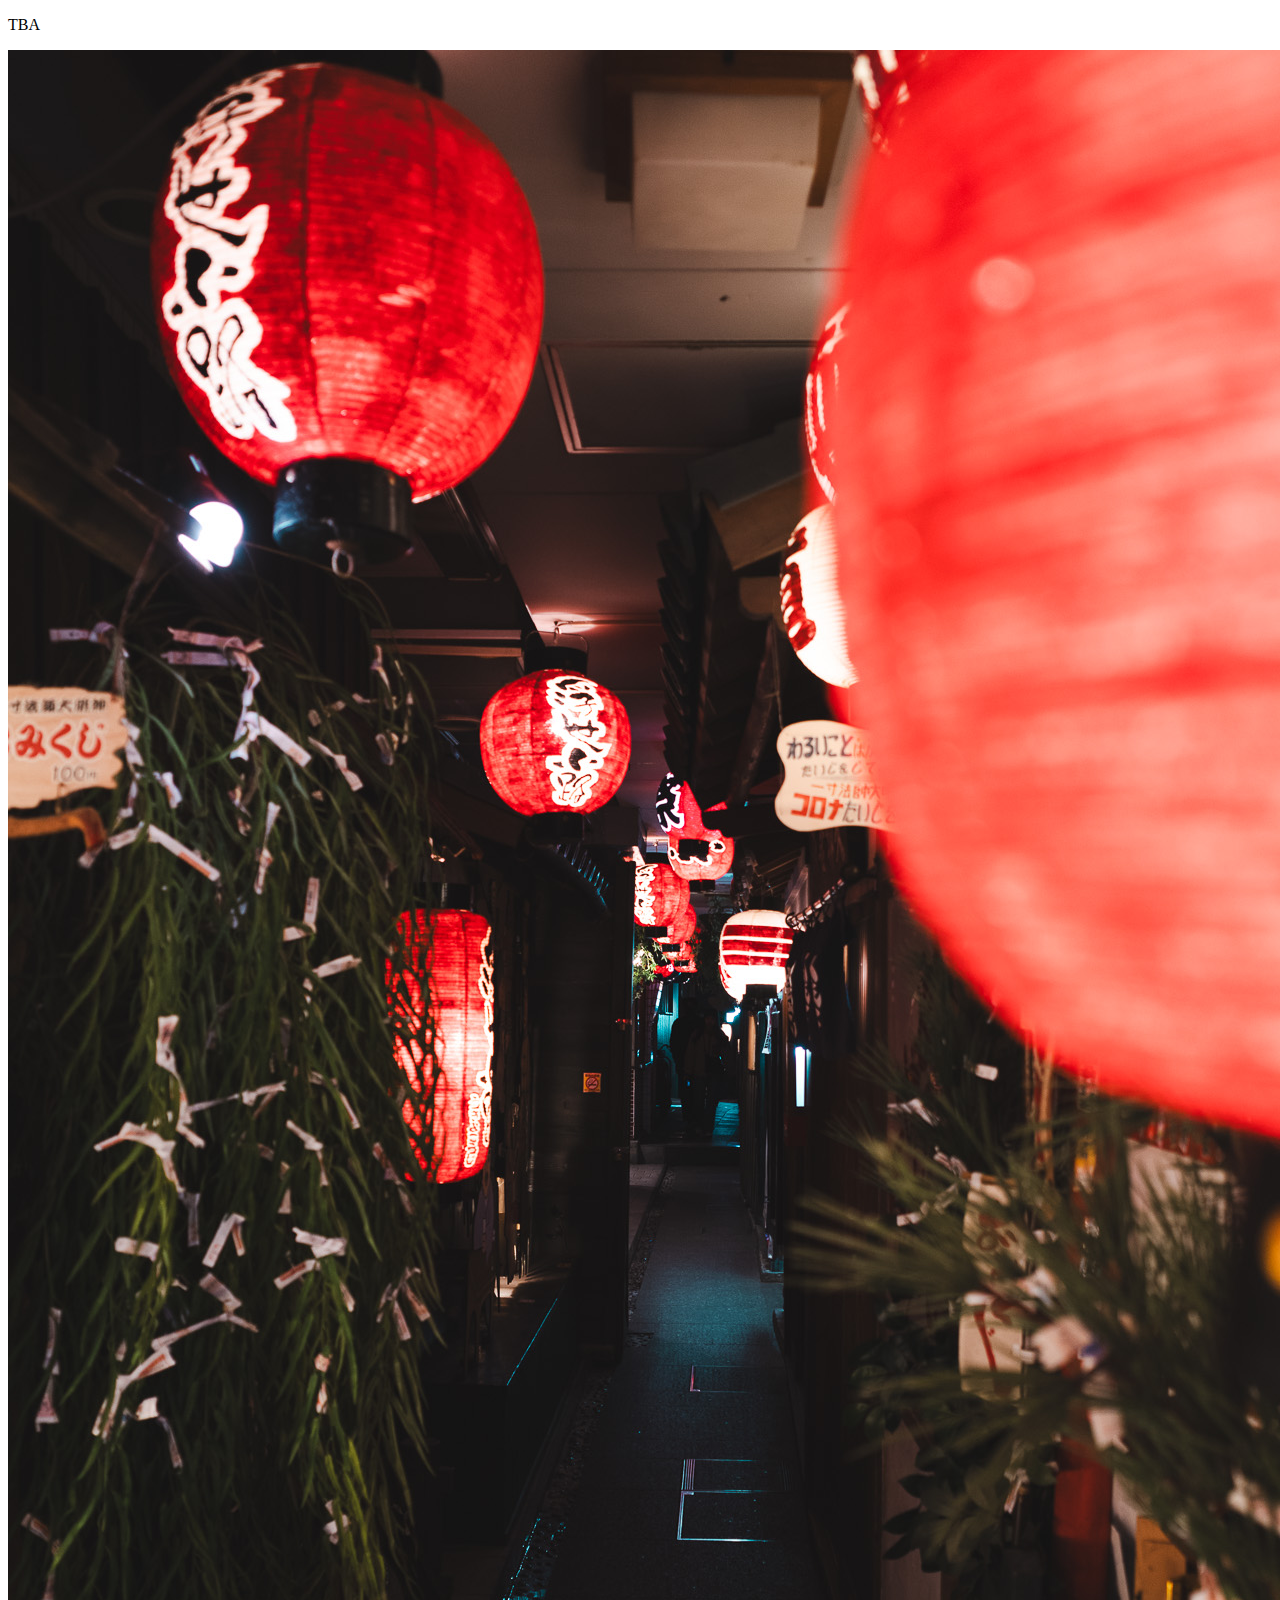
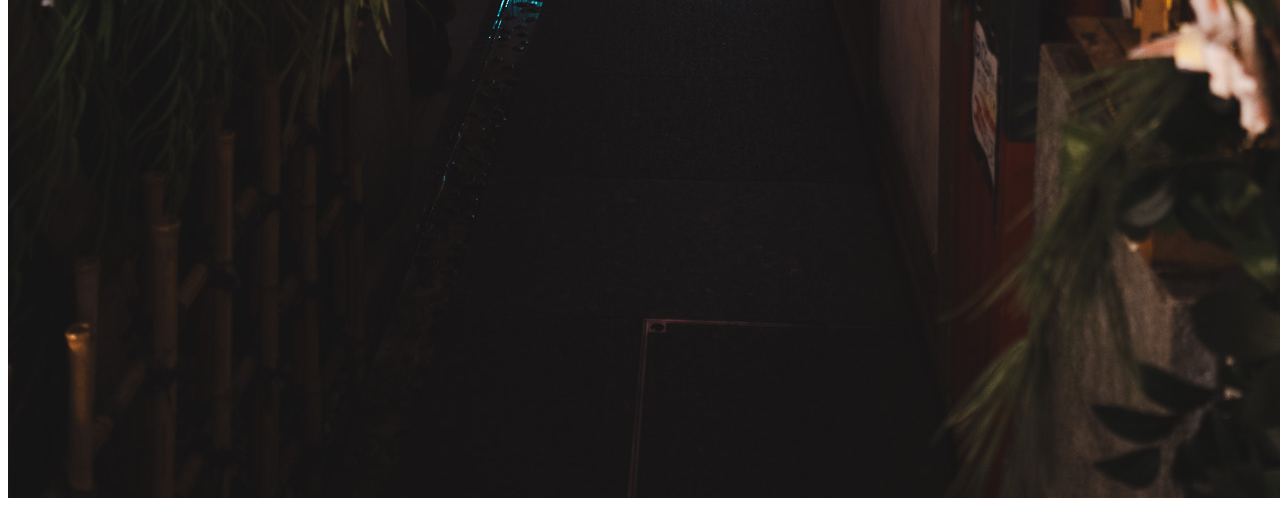
==== about/index.html @ cc1cf693 "Create index.html" ====
<!DOCTYPE html>
<html lang="en">
<head>
    <meta charset="UTF-8">
    <meta name="viewport" content="width=device-width, initial-scale=1.0">
    <title>About Jeff</title>
</head>
<body>

    <div class="container">
        <div class="left-column">
            <p>
              TBA
            </p>
        </div>
        <div class="right-column">
            <img src="/photos/portfolio/5.jpg" alt="About Image">
        </div>
    </div>

</body>
</html>
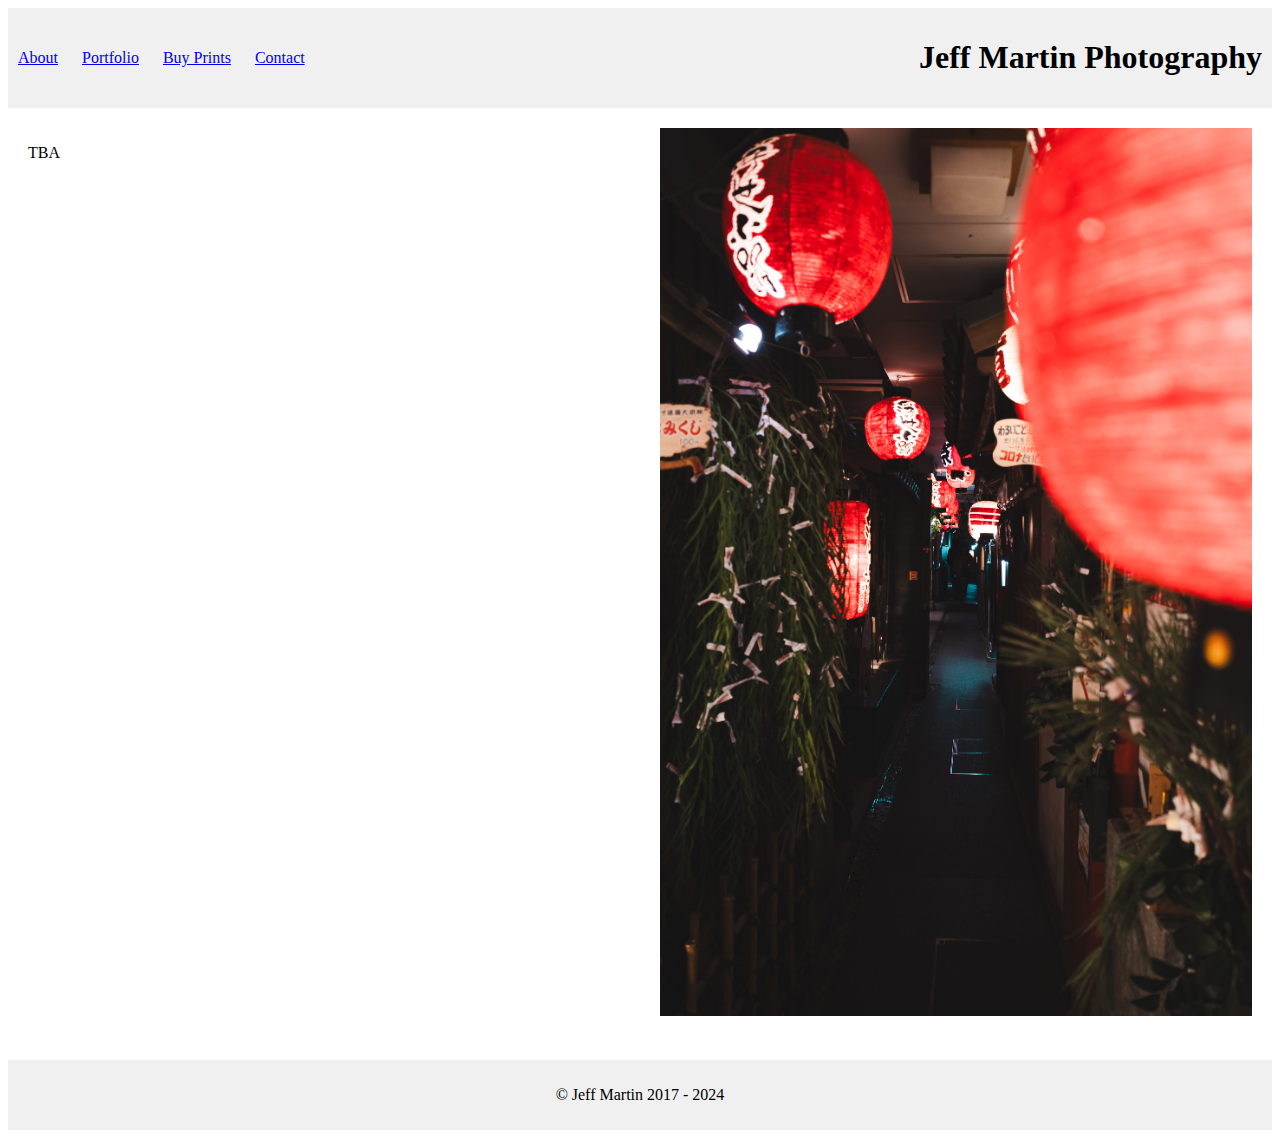
==== commit 89edeb7c: "Update index.html" ====
--- a/about/index.html
+++ b/about/index.html
@@ -3,10 +3,22 @@
 <head>
     <meta charset="UTF-8">
     <meta name="viewport" content="width=device-width, initial-scale=1.0">
-    <title>About Jeff</title>
+    <title>About - Jeff Martin Photography</title>
+    <link rel="stylesheet" href="../styles/menu.css">
+    <link rel="stylesheet" href="../styles/about.css">
+    <link rel="stylesheet" href="../styles/footer.css">
 </head>
 <body>
-
+    <nav class="menu">
+        <ul class="menu-links">
+            <li><a href="/about/">About</a></li>
+            <li><a href="/portfolio/">Portfolio</a></li>
+            <li><a href="https://www.etsy.com/ca/shop/JeffMPhotoStudio" target="_blank">Buy Prints</a></li>
+            <li><a href="/contact">Contact</a></li>
+        </ul>
+        <h1 class="menu-title">Jeff Martin Photography</h1> 
+    </nav>
+    
     <div class="container">
         <div class="left-column">
             <p>
@@ -18,5 +30,9 @@
         </div>
     </div>
 
+    <footer>
+        <p>&copy; Jeff Martin 2017 - 2024</p>
+    </footer>
+
 </body>
 </html>
--- a/styles/menu.css
+++ b/styles/menu.css
@@ -0,0 +1,22 @@
+.menu {
+    display: flex;
+    justify-content: space-between; /* Align items to left and right */
+    align-items: center; /* Vertically center items */
+    padding: 10px; /* Add some padding */
+    background-color: #f0f0f0; /* Light background */
+}
+
+.menu-links {
+    list-style: none; /* Remove bullet points */
+    margin: 0;
+    padding: 0;
+}
+
+.menu-links li {
+    display: inline; /* Display links horizontally */
+    margin-right: 20px; /* Add space between links */
+}
+
+.menu-title {
+    font-weight: bold;
+}
--- a/styles/about.css
+++ b/styles/about.css
@@ -0,0 +1,23 @@
+.container {
+    overflow: hidden; /* Clear floats */
+}
+
+.left-column, .right-column {
+    width: 50%;
+    float: left;
+    box-sizing: border-box; /* Include padding and border in width */
+    padding: 20px; /* Add some space around content */
+}
+
+.right-column img {
+    max-width: 100%; /* Ensure image doesn't overflow container */
+    height: auto;
+}
+
+/* Optional: Add some responsive styling */
+@media (max-width: 768px) {
+    .left-column, .right-column {
+        width: 100%;
+        float: none;
+    }
+}
--- a/styles/footer.css
+++ b/styles/footer.css
@@ -0,0 +1,6 @@
+footer {
+    text-align: center;
+    padding: 10px;
+    background-color: #f0f0f0; /* Light background */
+    margin-top: 20px; /* Add some space above the footer */
+}
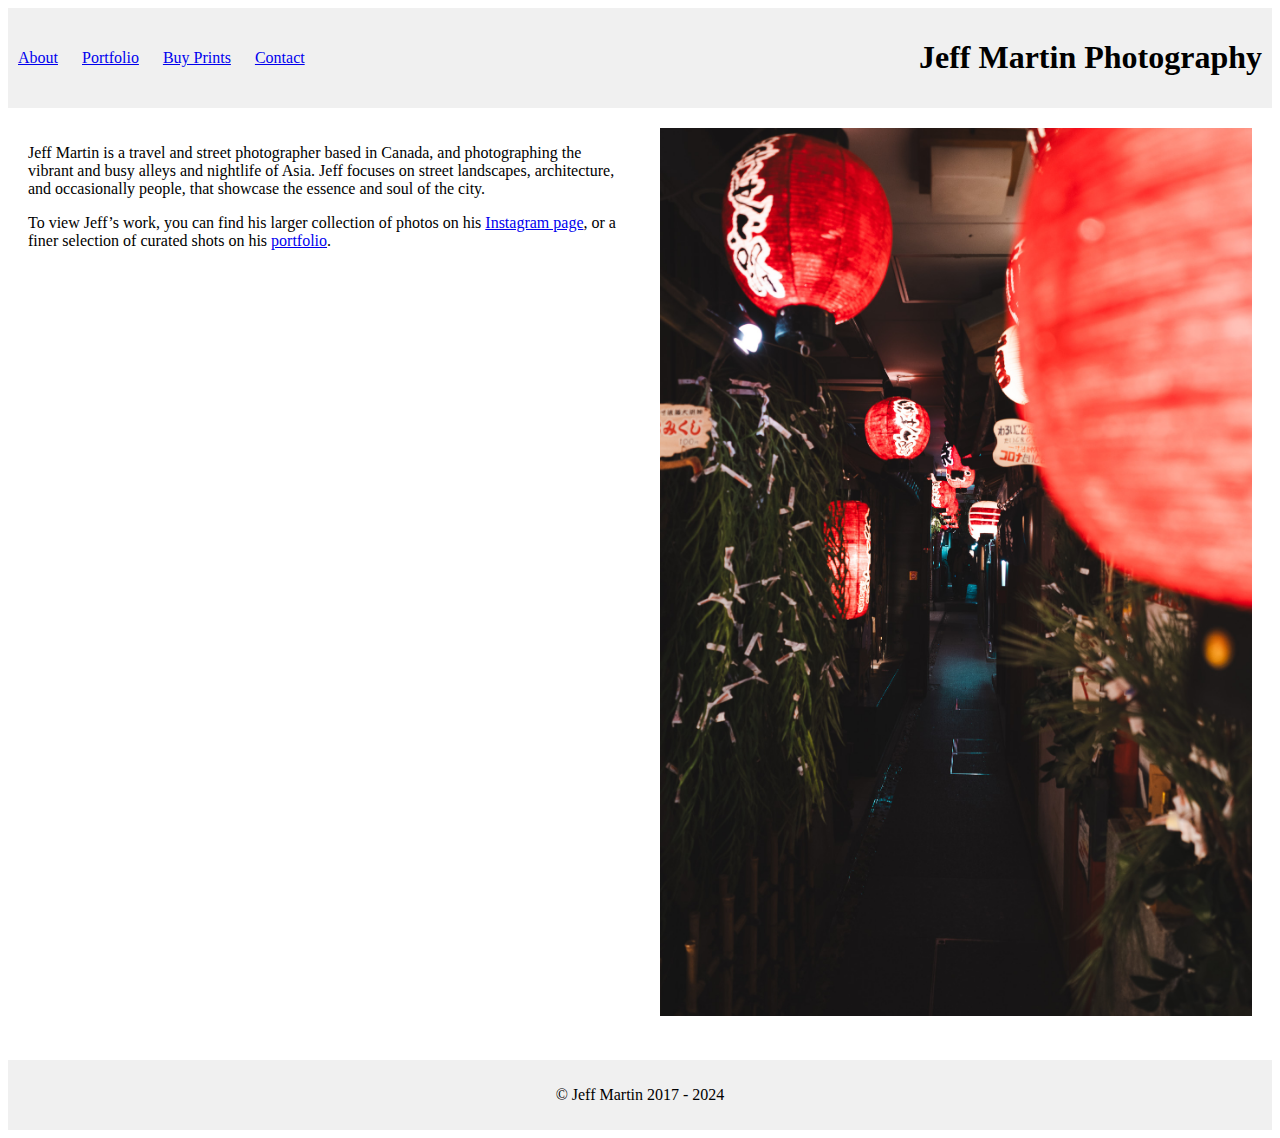
==== commit c7ac6b67: "Update index.html" ====
--- a/about/index.html
+++ b/about/index.html
@@ -22,11 +22,15 @@
     <div class="container">
         <div class="left-column">
             <p>
-              TBA
+              Jeff Martin is a travel and street photographer based in Canada, and photographing the vibrant and busy alleys and nightlife of Asia. Jeff focuses on street landscapes, architecture, and occasionally people, that showcase the essence and soul of the city.
+            </p>
+
+            <p>
+              To view Jeff’s work, you can find his larger collection of photos on his <a href="https://www.instagram.com/jeffm.jpg/" target="_blank">Instagram page</a>, or a finer selection of curated shots on his <a href="../portfolio/">portfolio</a>.
             </p>
         </div>
         <div class="right-column">
-            <img src="/photos/portfolio/5.jpg" alt="About Image">
+            <img src="/photos/portfolio/dotonbori-alley.jpg" alt="About Image">
         </div>
     </div>
 
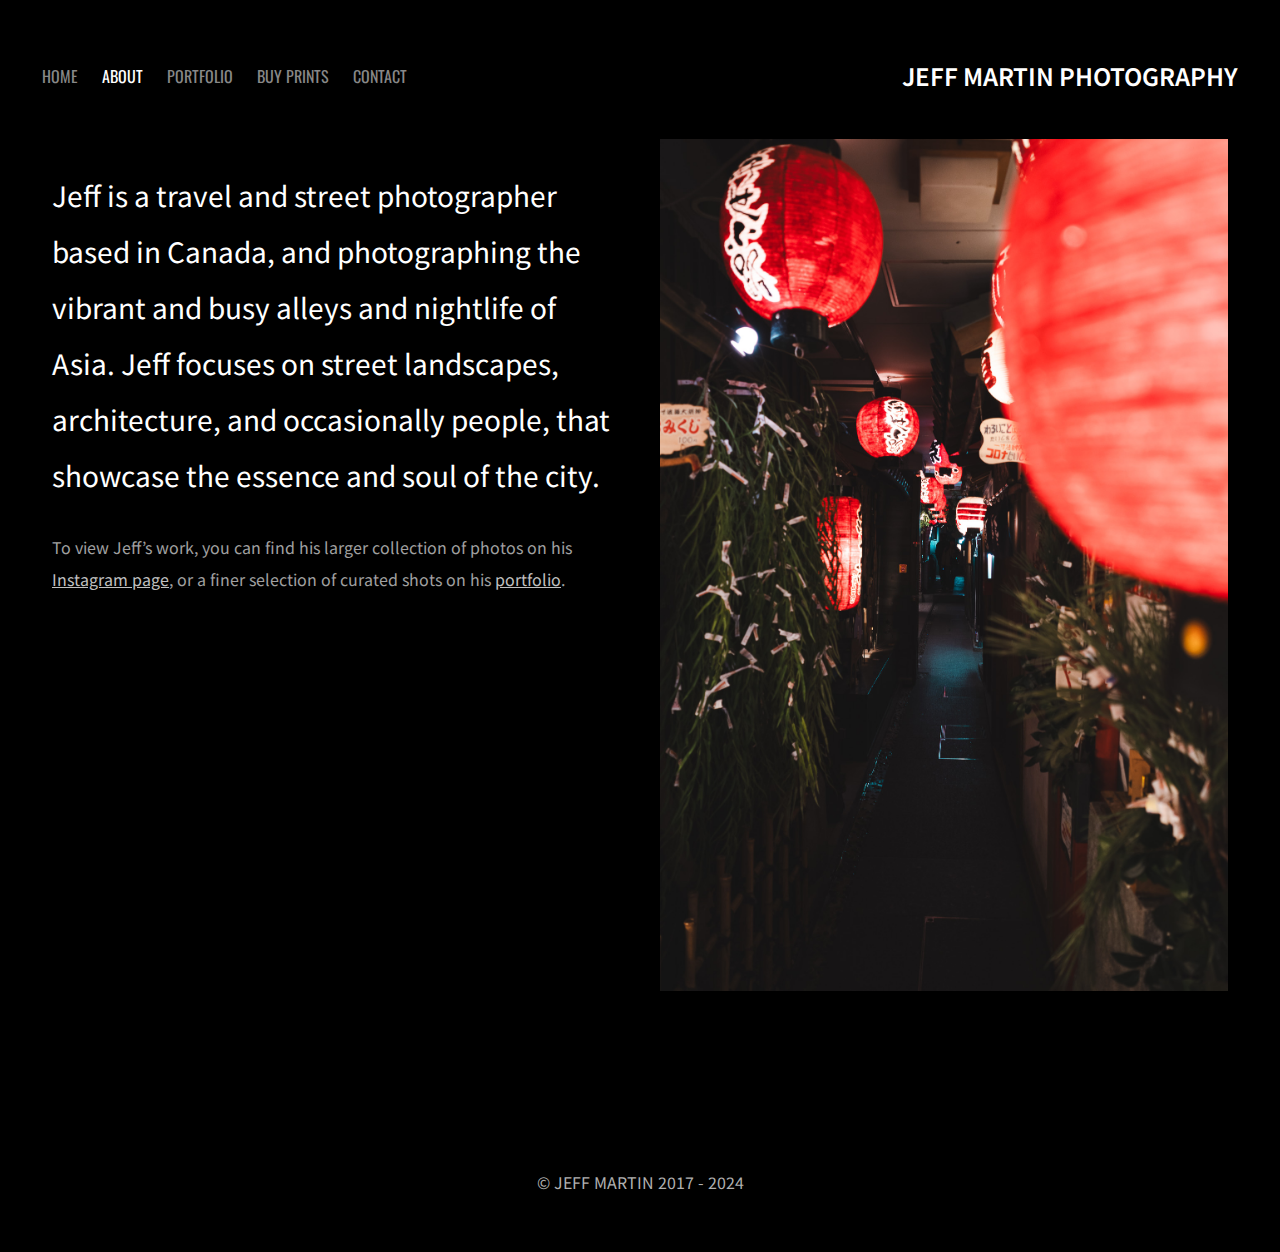
==== commit 63622484: "About page" ====
--- a/about/index.html
+++ b/about/index.html
@@ -4,33 +4,39 @@
     <meta charset="UTF-8">
     <meta name="viewport" content="width=device-width, initial-scale=1.0">
     <title>About - Jeff Martin Photography</title>
+    <link rel="stylesheet" href="../styles/common.css">
     <link rel="stylesheet" href="../styles/menu.css">
     <link rel="stylesheet" href="../styles/about.css">
     <link rel="stylesheet" href="../styles/footer.css">
+
+    <link rel="preconnect" href="https://fonts.googleapis.com">
+    <link rel="preconnect" href="https://fonts.gstatic.com" crossorigin>
+    <link href="https://fonts.googleapis.com/css2?family=Noto+Sans+JP:wght@100..900&family=Oswald:wght@200..700&display=swap" rel="stylesheet">
 </head>
-<body>
+<body class="noto-sans-regular">
     <nav class="menu">
-        <ul class="menu-links">
-            <li><a href="/about/">About</a></li>
-            <li><a href="/portfolio/">Portfolio</a></li>
+        <ul class="menu-links oswald">
+            <li><a href="../">Home</a></li>
+            <li><a href="." id="menu-link-active">About</a></li>
+            <li><a href="portfolio/">Portfolio</a></li>
             <li><a href="https://www.etsy.com/ca/shop/JeffMPhotoStudio" target="_blank">Buy Prints</a></li>
-            <li><a href="/contact">Contact</a></li>
+            <li><a href="contact/">Contact</a></li>
         </ul>
-        <h1 class="menu-title">Jeff Martin Photography</h1> 
+        <h1 class="menu-title noto-sans-semibold">Jeff Martin Photography</h1> 
     </nav>
     
     <div class="container">
         <div class="left-column">
-            <p>
-              Jeff Martin is a travel and street photographer based in Canada, and photographing the vibrant and busy alleys and nightlife of Asia. Jeff focuses on street landscapes, architecture, and occasionally people, that showcase the essence and soul of the city.
+            <p class="about-me">
+              Jeff is a travel and street photographer based in Canada, and photographing the vibrant and busy alleys and nightlife of Asia. Jeff focuses on street landscapes, architecture, and occasionally people, that showcase the essence and soul of the city.
             </p>
 
-            <p>
+            <p class="about-me-outro">
               To view Jeff’s work, you can find his larger collection of photos on his <a href="https://www.instagram.com/jeffm.jpg/" target="_blank">Instagram page</a>, or a finer selection of curated shots on his <a href="../portfolio/">portfolio</a>.
             </p>
         </div>
         <div class="right-column">
-            <img src="/photos/portfolio/dotonbori-alley.jpg" alt="About Image">
+            <img src="../photos/portfolio/dotonbori-alley.jpg" alt="About Image">
         </div>
     </div>
 
--- a/styles/common.css
+++ b/styles/common.css
@@ -0,0 +1,41 @@
+body {
+    padding: 24px;
+    background-color: black;
+    color: white;
+}
+
+.noto-sans-regular {
+  font-family: "Noto Sans JP", sans-serif;
+  font-optical-sizing: auto;
+  font-weight: 400;
+  font-style: normal;
+}
+
+.noto-sans-semibold {
+  font-family: "Noto Sans JP", sans-serif;
+  font-optical-sizing: auto;
+  font-weight: 600;
+  font-style: normal;
+}
+
+.oswald {
+  font-family: "Oswald", sans-serif;
+  font-optical-sizing: auto;
+  font-weight: 400;
+  font-style: normal;
+}
+
+p a {
+ text-decoration: underline;
+ color: #c0c0c0;
+ transition: color 0.4s ease;
+}
+
+p a:hover {
+  color: #888;
+}
+
+a img:hover {
+  opacity: 0.8;
+  transition: opacity 0.4s ease;
+}--- a/styles/menu.css
+++ b/styles/menu.css
@@ -3,7 +3,7 @@
     justify-content: space-between; /* Align items to left and right */
     align-items: center; /* Vertically center items */
     padding: 10px; /* Add some padding */
-    background-color: #f0f0f0; /* Light background */
+    text-transform: uppercase;
 }
 
 .menu-links {
@@ -12,11 +12,26 @@
     padding: 0;
 }
 
+.menu a {
+    text-decoration: none; /* Remove underline */
+    color: #888;
+    transition: color 0.4s ease;
+}
+
+.menu a:hover {
+    color: white;
+}
+
 .menu-links li {
     display: inline; /* Display links horizontally */
     margin-right: 20px; /* Add space between links */
+    font-size: 16px;
 }
 
 .menu-title {
-    font-weight: bold;
+    font-size: 24px;
 }
+
+#menu-link-active {
+    color: white;
+}--- a/styles/about.css
+++ b/styles/about.css
@@ -14,6 +14,17 @@
     height: auto;
 }
 
+.about-me {
+    font-size: 28px;
+    line-height: 56px;
+}
+
+.about-me-outro {
+    font-size: 16px;
+    line-height: 32px;
+    color: #a0a0a0;
+}
+
 /* Optional: Add some responsive styling */
 @media (max-width: 768px) {
     .left-column, .right-column {
--- a/styles/footer.css
+++ b/styles/footer.css
@@ -1,6 +1,7 @@
 footer {
     text-align: center;
     padding: 10px;
-    background-color: #f0f0f0; /* Light background */
-    margin-top: 20px; /* Add some space above the footer */
+    margin-top: 128px;
+    color: #b0b0b0;
+    text-transform: uppercase;
 }
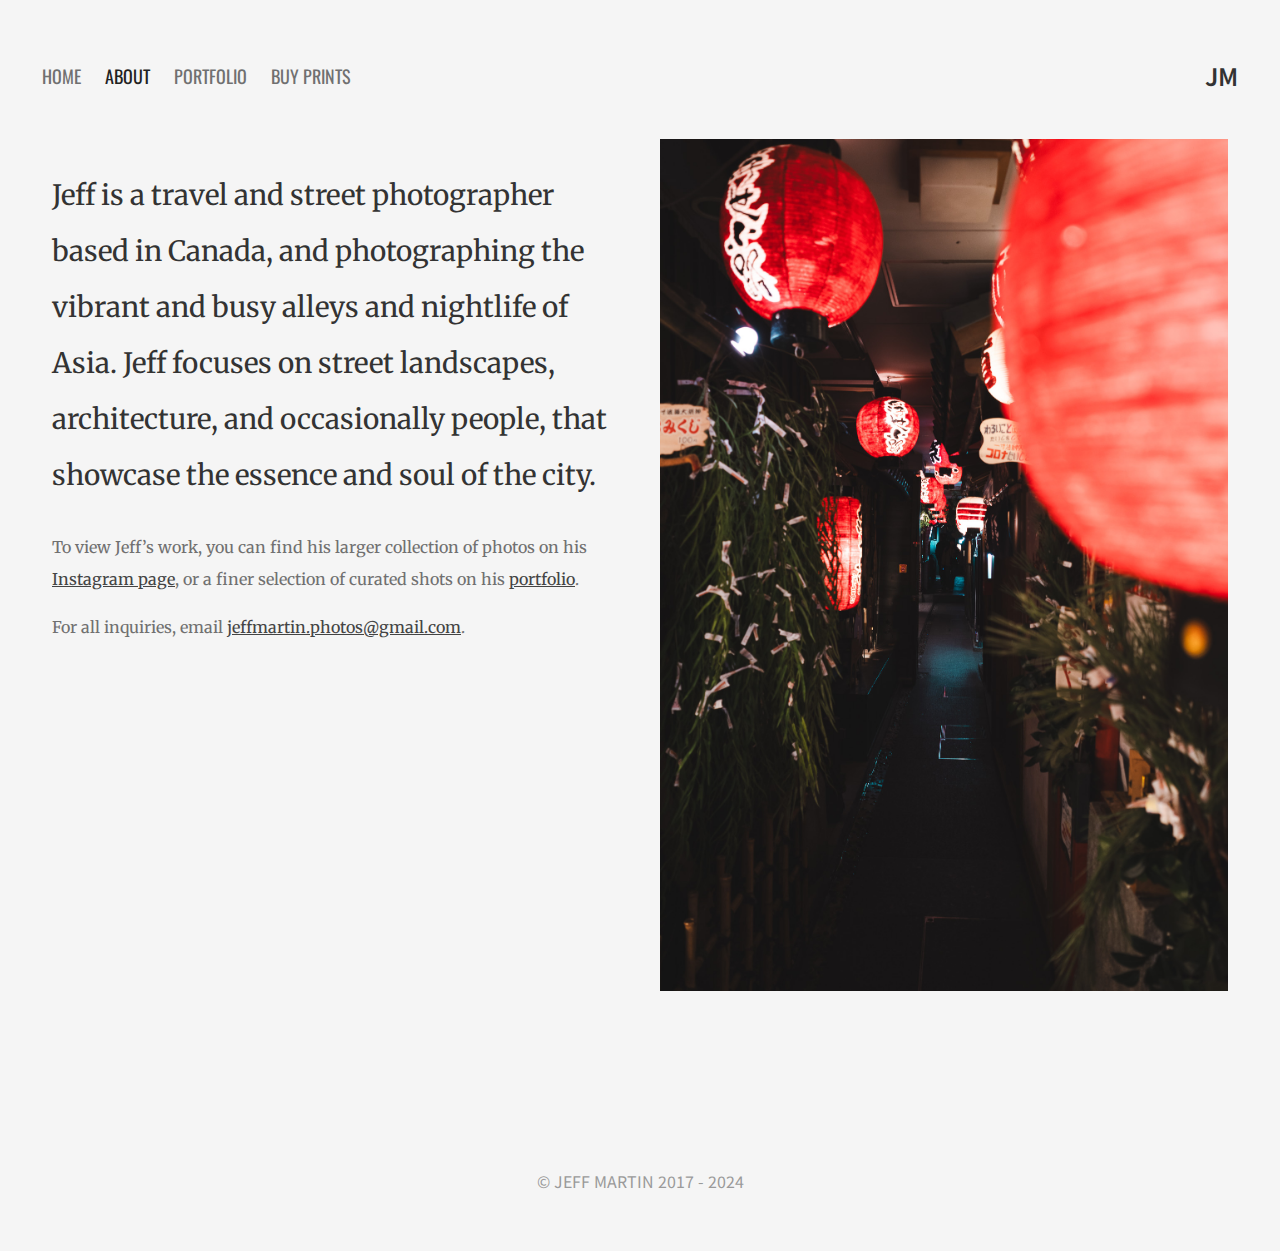
==== commit 95107627: "Finalize" ====
--- a/about/index.html
+++ b/about/index.html
@@ -11,21 +11,20 @@
 
     <link rel="preconnect" href="https://fonts.googleapis.com">
     <link rel="preconnect" href="https://fonts.gstatic.com" crossorigin>
-    <link href="https://fonts.googleapis.com/css2?family=Noto+Sans+JP:wght@100..900&family=Oswald:wght@200..700&display=swap" rel="stylesheet">
+    <link href="https://fonts.googleapis.com/css2?family=Noto+Sans+JP:wght@100..900&family=Oswald:wght@200..700&family=Merriweather:ital,wght@0,300;0,400;0,700;0,900;1,300;1,400;1,700;1,900&display=swap" rel="stylesheet">
 </head>
 <body class="noto-sans-regular">
     <nav class="menu">
         <ul class="menu-links oswald">
             <li><a href="../">Home</a></li>
             <li><a href="." id="menu-link-active">About</a></li>
-            <li><a href="portfolio/">Portfolio</a></li>
+            <li><a href="../portfolio/">Portfolio</a></li>
             <li><a href="https://www.etsy.com/ca/shop/JeffMPhotoStudio" target="_blank">Buy Prints</a></li>
-            <li><a href="contact/">Contact</a></li>
         </ul>
-        <h1 class="menu-title noto-sans-semibold">Jeff Martin Photography</h1> 
+        <h1 class="menu-title noto-sans-semibold">JM</h1> 
     </nav>
     
-    <div class="container">
+    <div class="container merriweather-regular">
         <div class="left-column">
             <p class="about-me">
               Jeff is a travel and street photographer based in Canada, and photographing the vibrant and busy alleys and nightlife of Asia. Jeff focuses on street landscapes, architecture, and occasionally people, that showcase the essence and soul of the city.
@@ -34,9 +33,13 @@
             <p class="about-me-outro">
               To view Jeff’s work, you can find his larger collection of photos on his <a href="https://www.instagram.com/jeffm.jpg/" target="_blank">Instagram page</a>, or a finer selection of curated shots on his <a href="../portfolio/">portfolio</a>.
             </p>
+
+            <p class="about-me-outro">
+              For all inquiries, email <a href="mailto:jeffmartin.photos@gmail.com">jeffmartin.photos@gmail.com</a>.
+            </p>
         </div>
         <div class="right-column">
-            <img src="../photos/portfolio/dotonbori-alley.jpg" alt="About Image">
+            <img src="../photos/portfolio/japan/dotonbori-alley.jpg" alt="About Image">
         </div>
     </div>
 
--- a/styles/common.css
+++ b/styles/common.css
@@ -1,9 +1,10 @@
 body {
     padding: 24px;
-    background-color: black;
-    color: white;
+    color: #333;
+    background-color: #f5f5f5;
 }
 
+/* Fonts */
 .noto-sans-regular {
   font-family: "Noto Sans JP", sans-serif;
   font-optical-sizing: auto;
@@ -25,9 +26,58 @@
   font-style: normal;
 }
 
+.merriweather-light {
+  font-family: "Merriweather", serif;
+  font-weight: 300;
+  font-style: normal;
+}
+
+.merriweather-regular {
+  font-family: "Merriweather", serif;
+  font-weight: 400;
+  font-style: normal;
+}
+
+.merriweather-bold {
+  font-family: "Merriweather", serif;
+  font-weight: 700;
+  font-style: normal;
+}
+
+.merriweather-black {
+  font-family: "Merriweather", serif;
+  font-weight: 900;
+  font-style: normal;
+}
+
+.merriweather-light-italic {
+  font-family: "Merriweather", serif;
+  font-weight: 300;
+  font-style: italic;
+}
+
+.merriweather-regular-italic {
+  font-family: "Merriweather", serif;
+  font-weight: 400;
+  font-style: italic;
+}
+
+.merriweather-bold-italic {
+  font-family: "Merriweather", serif;
+  font-weight: 700;
+  font-style: italic;
+}
+
+.merriweather-black-italic {
+  font-family: "Merriweather", serif;
+  font-weight: 900;
+  font-style: italic;
+}
+
+/* Links */
 p a {
  text-decoration: underline;
- color: #c0c0c0;
+ color: #444;
  transition: color 0.4s ease;
 }
 
--- a/styles/menu.css
+++ b/styles/menu.css
@@ -14,18 +14,18 @@
 
 .menu a {
     text-decoration: none; /* Remove underline */
-    color: #888;
+    color: #707070;
     transition: color 0.4s ease;
 }
 
 .menu a:hover {
-    color: white;
+    color: #222;
 }
 
 .menu-links li {
     display: inline; /* Display links horizontally */
     margin-right: 20px; /* Add space between links */
-    font-size: 16px;
+    font-size: 18px;
 }
 
 .menu-title {
@@ -33,5 +33,5 @@
 }
 
 #menu-link-active {
-    color: white;
+    color: #222;
 }--- a/styles/about.css
+++ b/styles/about.css
@@ -22,7 +22,7 @@
 .about-me-outro {
     font-size: 16px;
     line-height: 32px;
-    color: #a0a0a0;
+    color: #707070;
 }
 
 /* Optional: Add some responsive styling */
--- a/styles/footer.css
+++ b/styles/footer.css
@@ -2,6 +2,6 @@
     text-align: center;
     padding: 10px;
     margin-top: 128px;
-    color: #b0b0b0;
+    color: #9a9a9a;
     text-transform: uppercase;
 }
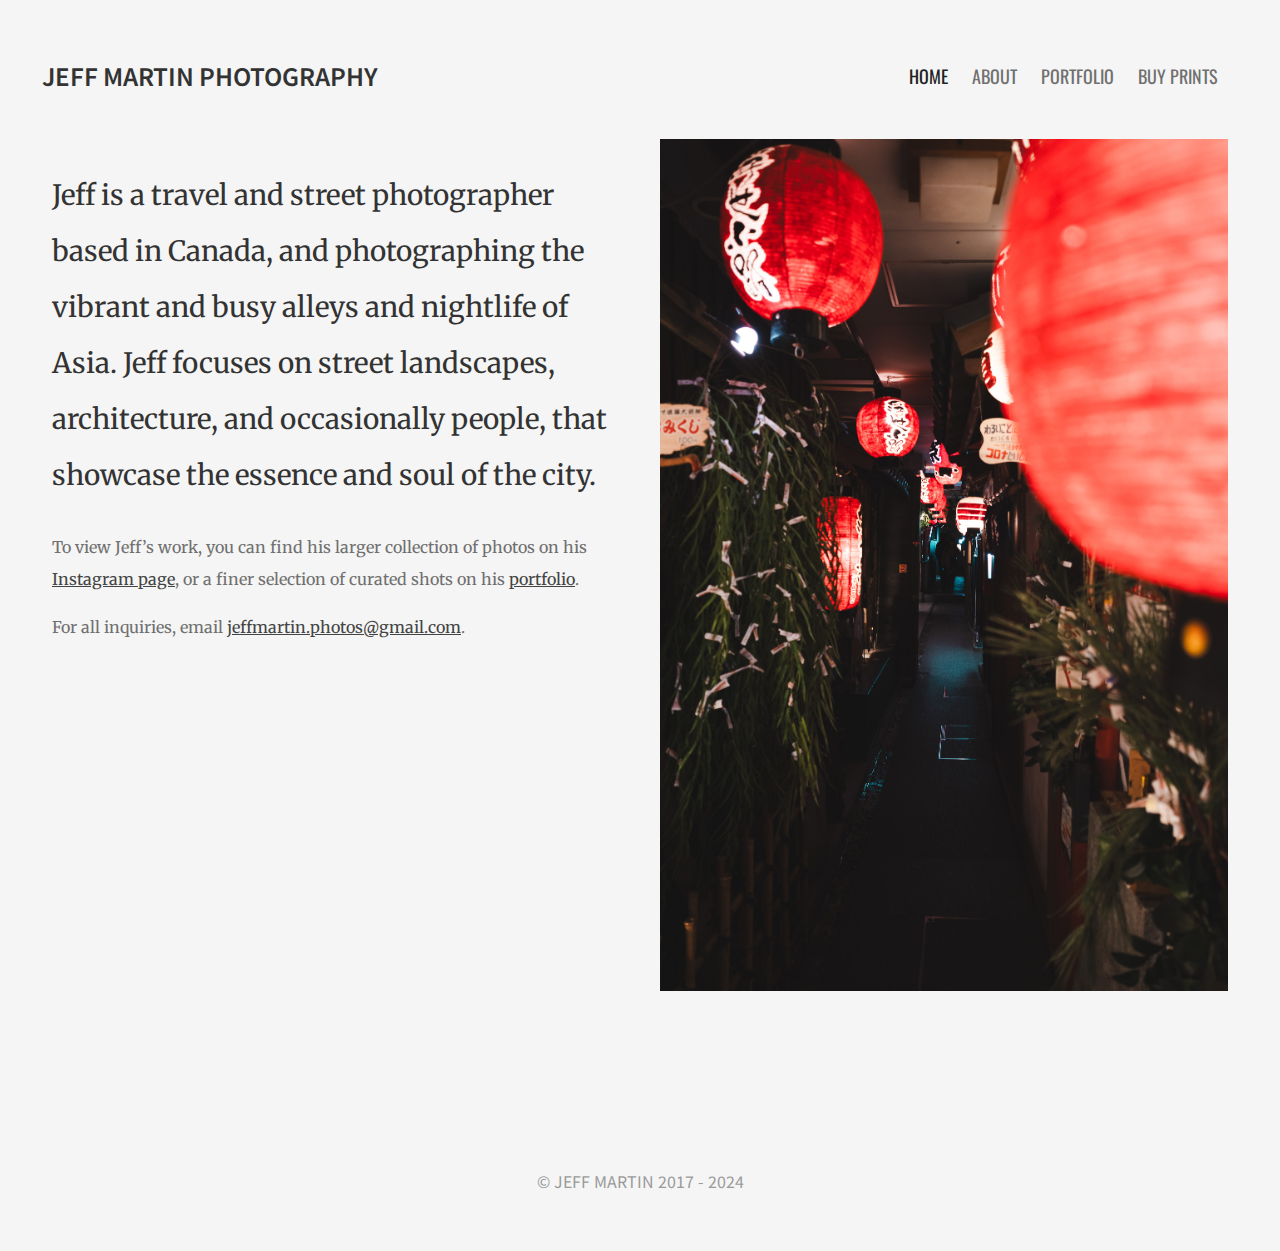
==== commit 4bfd5de4: "Responsive design updates" ====
--- a/about/index.html
+++ b/about/index.html
@@ -15,13 +15,18 @@
 </head>
 <body class="noto-sans-regular">
     <nav class="menu">
+        <div class="menu-top">
+            <h1 class="menu-title noto-sans-semibold">Jeff Martin Photography</h1>
+            <div class="hamburger">
+                <div class="hamburger-icon"></div>
+            </div>
+        </div>
         <ul class="menu-links oswald">
-            <li><a href="../">Home</a></li>
-            <li><a href="." id="menu-link-active">About</a></li>
-            <li><a href="../portfolio/">Portfolio</a></li>
+            <li><a href="." id="menu-link-active">Home</a></li>
+            <li><a href="about/">About</a></li>
+            <li><a href="portfolio/">Portfolio</a></li>
             <li><a href="https://www.etsy.com/ca/shop/JeffMPhotoStudio" target="_blank">Buy Prints</a></li>
         </ul>
-        <h1 class="menu-title noto-sans-semibold">JM</h1> 
     </nav>
     
     <div class="container merriweather-regular">
@@ -47,5 +52,6 @@
         <p>&copy; Jeff Martin 2017 - 2024</p>
     </footer>
 
+    <script src="../scripts/common.js"></script>
 </body>
 </html>
--- a/styles/menu.css
+++ b/styles/menu.css
@@ -34,4 +34,46 @@
 
 #menu-link-active {
     color: #222;
+}
+
+/* Hamburger button styles */
+.hamburger {
+    display: none; 
+    cursor: pointer;
+}
+
+.hamburger-icon {
+    width: 24px;
+    height: 24px;
+    background-image: url("data:image/svg+xml,%3Csvg viewBox='0 0 24 24' xmlns='http://www.w3.org/2000/svg'%3E%3Cpath d='M4 6h16M4 12h16m-7 6h7' stroke='%23000000' stroke-width='2' stroke-linecap='round' stroke-linejoin='round' fill='none' /%3E%3C/svg%3E");
+    background-size: contain;
+}
+
+/* Responsive styles for smaller screens */
+@media (max-width: 768px) { /* Adjust breakpoint as needed */
+    .menu {
+        flex-direction: column;
+        align-items: flex-start;
+    }
+
+    .menu-top { /* New class to group title and hamburger */
+        display: flex;
+        justify-content: space-between;
+        align-items: center;
+        width: 100%;
+    }
+
+    .hamburger {
+        display: block; /* Show the hamburger button on mobile */
+    }
+
+    .menu-links {
+        display: none; /* Initially hide the links */
+        width: 100%;
+        margin-top: 10px;
+    }
+
+    .menu-links.show {
+        display: block; /* Show the links when the menu is open */
+    }
 }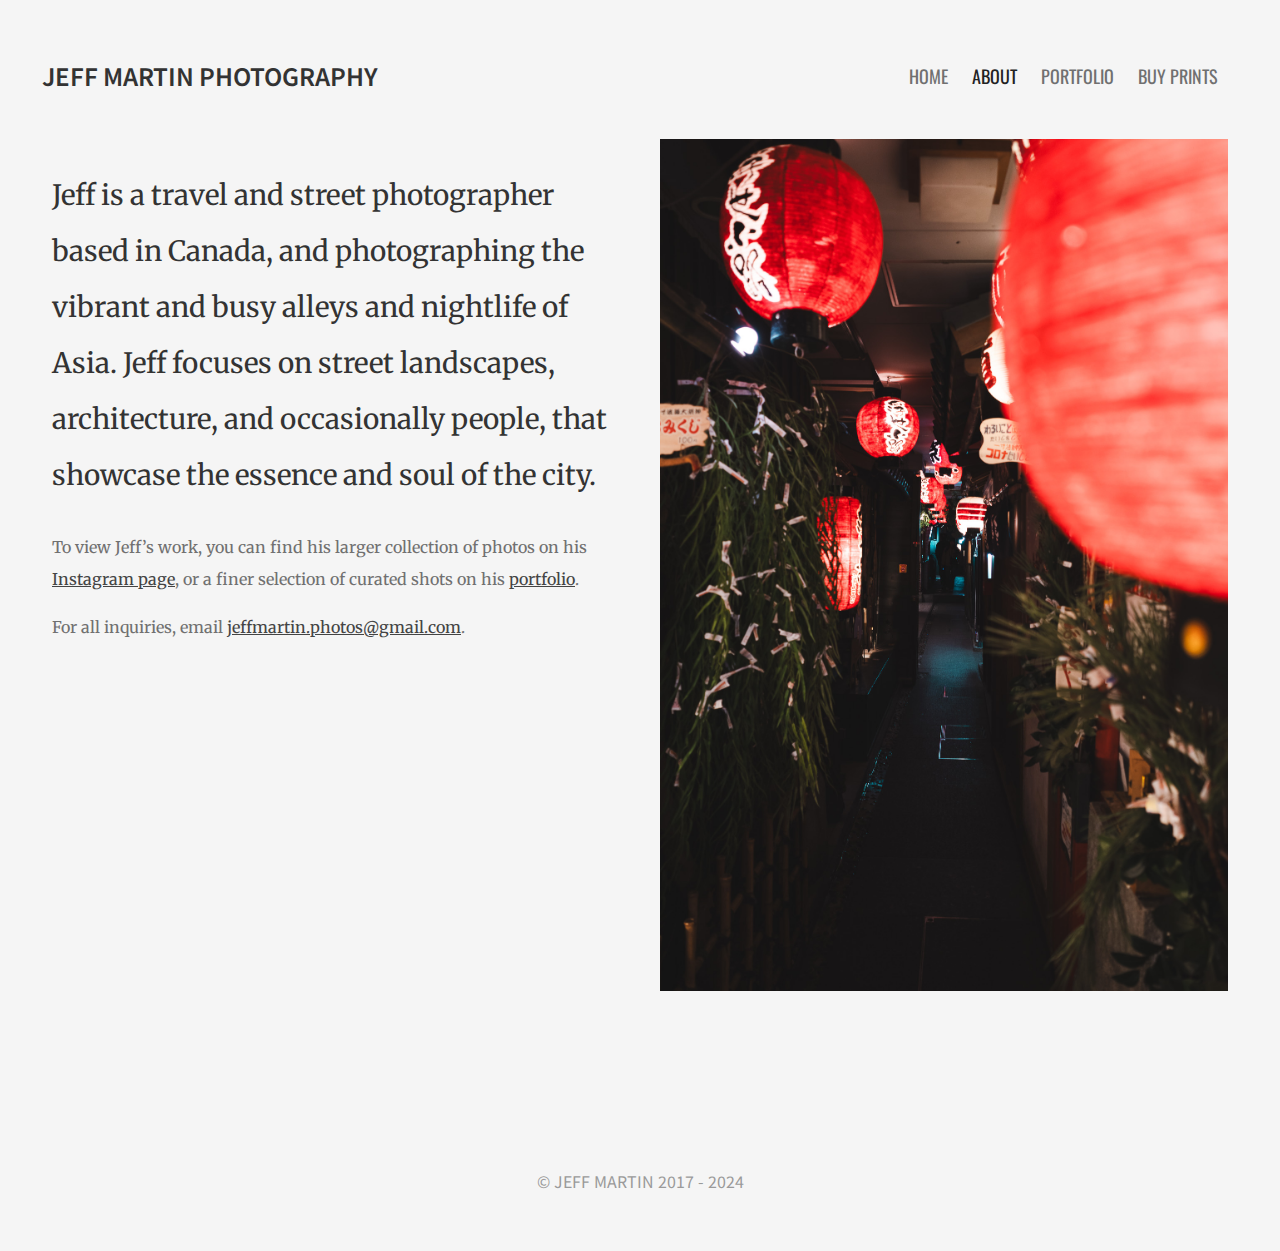
==== commit d2c5350e: "Fix bugs on menu" ====
--- a/about/index.html
+++ b/about/index.html
@@ -22,9 +22,9 @@
             </div>
         </div>
         <ul class="menu-links oswald">
-            <li><a href="." id="menu-link-active">Home</a></li>
-            <li><a href="about/">About</a></li>
-            <li><a href="portfolio/">Portfolio</a></li>
+            <li><a href="../">Home</a></li>
+            <li><a href="." id="menu-link-active">About</a></li>
+            <li><a href="../portfolio/">Portfolio</a></li>
             <li><a href="https://www.etsy.com/ca/shop/JeffMPhotoStudio" target="_blank">Buy Prints</a></li>
         </ul>
     </nav>
